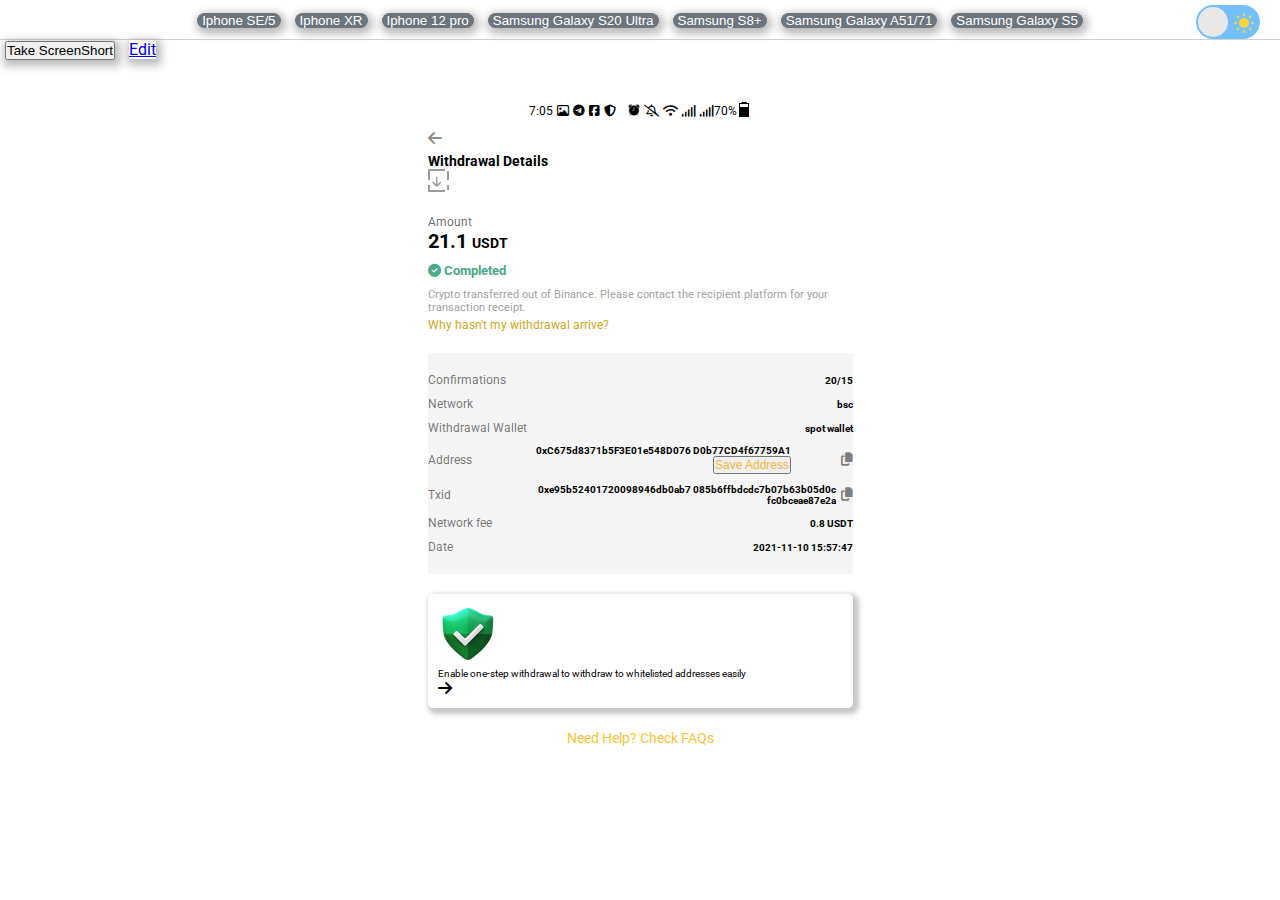
==== screenshortWithdraw.html @ 7aef1e12 "Withdraw push" ====
<!doctype html>
<html lang="en">
  <head>
    <meta charset="utf-8">
    <meta name="viewport" content="width=device-width, initial-scale=1">
    <!-- title  -->
    <title>Withdraw Details</title>

    <!-- Bootstrap 5.3 -->
    <link href="https://cdn.jsdelivr.net/npm/bootstrap@5.3.0/dist/css/bootstrap.min.css" rel="stylesheet" integrity="sha384-9ndCyUaIbzAi2FUVXJi0CjmCapSmO7SnpJef0486qhLnuZ2cdeRhO02iuK6FUUVM" crossorigin="anonymous">

    <!-- google fonts  -->
    <link rel="preconnect" href="https://fonts.googleapis.com">
    <link rel="preconnect" href="https://fonts.gstatic.com" crossorigin>
    <link href="https://fonts.googleapis.com/css2?family=Roboto:wght@300;400;500;700&display=swap" rel="stylesheet">

    <!-- fontawsome cdn  -->
    <link rel="stylesheet" href="https://cdnjs.cloudflare.com/ajax/libs/font-awesome/6.4.0/css/all.min.css">
    <!-- style css  -->
    <link rel="stylesheet" href="css/styles.css">
  </head>
  <body  class="white_preview">

    <div class="container-fluid">
        <div class="row">
            <div class=" col-12 m-auto text-center">                        
                <div class="responsive_btns">
                    <button class="change-size-btn" data-width="320" data-height="568">Iphone SE/5</button>
                    <button class="change-size-btn" data-width="414" data-height="896">Iphone XR</button>
                    <button class="change-size-btn" data-width="390" data-height="844">Iphone 12 pro</button>
                    <button class="change-size-btn" data-width="412" data-height="915">Samsung Galaxy S20 Ultra</button>
                    <button class="change-size-btn" data-width="360" data-height="740">Samsung S8+</button>
                    <button class="change-size-btn" data-width="412" data-height="914">Samsung Galaxy A51/71</button>
                    <button class="change-size-btn" data-width="360" data-height="640">Samsung Galaxy S5</button>
                </div>
            </div>
        </div>
        <div class="mode_switcher">
            <label class="switch">
                <span class="sun"><svg xmlns="http://www.w3.org/2000/svg" viewBox="0 0 24 24"><g fill="#ffd43b"><circle r="5" cy="12" cx="12"></circle><path d="m21 13h-1a1 1 0 0 1 0-2h1a1 1 0 0 1 0 2zm-17 0h-1a1 1 0 0 1 0-2h1a1 1 0 0 1 0 2zm13.66-5.66a1 1 0 0 1 -.66-.29 1 1 0 0 1 0-1.41l.71-.71a1 1 0 1 1 1.41 1.41l-.71.71a1 1 0 0 1 -.75.29zm-12.02 12.02a1 1 0 0 1 -.71-.29 1 1 0 0 1 0-1.41l.71-.66a1 1 0 0 1 1.41 1.41l-.71.71a1 1 0 0 1 -.7.24zm6.36-14.36a1 1 0 0 1 -1-1v-1a1 1 0 0 1 2 0v1a1 1 0 0 1 -1 1zm0 17a1 1 0 0 1 -1-1v-1a1 1 0 0 1 2 0v1a1 1 0 0 1 -1 1zm-5.66-14.66a1 1 0 0 1 -.7-.29l-.71-.71a1 1 0 0 1 1.41-1.41l.71.71a1 1 0 0 1 0 1.41 1 1 0 0 1 -.71.29zm12.02 12.02a1 1 0 0 1 -.7-.29l-.66-.71a1 1 0 0 1 1.36-1.36l.71.71a1 1 0 0 1 0 1.41 1 1 0 0 1 -.71.24z"></path></g></svg></span>
                <span class="moon"><svg xmlns="http://www.w3.org/2000/svg" viewBox="0 0 384 512"><path d="m223.5 32c-123.5 0-223.5 100.3-223.5 224s100 224 223.5 224c60.6 0 115.5-24.2 155.8-63.4 5-4.9 6.3-12.5 3.1-18.7s-10.1-9.7-17-8.5c-9.8 1.7-19.8 2.6-30.1 2.6-96.9 0-175.5-78.8-175.5-176 0-65.8 36-123.1 89.3-153.3 6.1-3.5 9.2-10.5 7.7-17.3s-7.3-11.9-14.3-12.5c-6.3-.5-12.6-.8-19-.8z"></path></svg></span>   
                <input type="checkbox" id="color_mode"  class="input">
                <!-- <input type="checkbox" name="color_mode" > -->
                <span class="slider"></span>
              </label>
        </div>
        <div class="row">
            <div class="col-6 m-auto">
                <div class="d-flex justify-content-center">
                    <button class="btn btn-secondary my-3 btn_screenshort" data-id="Q1" id="capture_btn"> Take ScreenShort</button>
                    <a href="index.html" class="btn btn-secondary my-3 btn_screenshort" > Edit</a>
                </div>
            </div>
        </div>
        <div class="Withdraw_part"  id="mobileScreen">
            <div class="container-fluid">
                
                <!-- mobile topbar part start here  -->
                <div class="row">
                    <div class="col-12">
                        
                        <div class="top_bar">
                            <!-- left side  -->
                            <div class="time_icon me-auto">
                                <span>7:05</span>
                                <div class="wifi">
                                    <div class="wifi_main">
                                        <i class="fa-regular fa-image"></i>
                                    </div>                            
                                </div>
                                <div class="wifi">
                                    <div class="wifi_main">
                                        <i class="fa-brands fa-telegram"></i>
                                    </div>                            
                                </div>
                                <div class="wifi">
                                    <div class="wifi_main">
                                        <i class="fa-brands fa-square-facebook"></i>
                                    </div>                            
                                </div>                        
                                <div class="wifi">
                                    <div class="wifi_main">
                                        <i class="fa-solid fa-shield-halved"></i>
                                    </div>                            
                                </div>
                            </div>
        
                            <!-- right side  -->
                            <div class="net_battery ms-auto">
                                <div class="wifi">
                                    <div class="wifi_main">
                                        <img src="images/icons8-alarm-clock-60 (1).png" class="clock_white" alt="">
                                    </div>                            
                                </div>
                                <div class="wifi">
                                    <div class="wifi_main">
                                        <img src="images/icons8-alarm-clock-60.png" class="clock_black" alt="">
                                    </div>                            
                                </div>
                                <div class="wifi">
                                    <div class="wifi_main">
                                        <i class="fa-regular fa-bell-slash"></i>
                                    </div>                            
                                </div>
                                <div class="wifi">
                                    <div class="wifi_main">
                                        <i class="fa-solid fa-wifi"></i>
                                    </div>                            
                                </div>
                                <div class="signal_bars">
                                    <div class="signal_main">
                                        <i class="fa-solid fa-signal"></i>
                                    </div>
                                </div>
                                <div class="signal_bars">
                                    <div class="signal_main">
                                        <i class="fa-solid fa-signal"></i>
                                    </div>
                                </div>
                                <div class="time_icon">                            
                                    <span class="ms-1">70%</span>
                                </div>
                                <div class="battery time">
                                    <div class="battery_main">                                            
                                        <div class="battery_level" style="height: 70%;"></div>                       
                                    </div>
                                </div>
                            </div>
                        </div>
                    </div>
                </div>
                <!-- mobile topbar part end here  -->
        
                <!-- top title and back part start here  -->
                <div class="title_back">
                    <div class="row">
                        <div class="col-2">
                            <div class="arrow_back text-start">
                                <a href="#"><i class="fa-solid fa-arrow-left"></i></a>
                            </div>
                        </div>
                        <div class="col-8">
                            <div class="title text-center">
                                <h4>Withdrawal Details</h4>
                            </div>
                        </div>
                        <div class="col-2">
                            <div class="download_btn text-end">
                                <a href="#"><i class="fa-solid fa-arrow-down"></i></a>
                            </div>
                        </div>
                    </div>
                </div>
                <!-- top title and back part end here  -->
        
                <!-- status part start here  -->
                <div class="row">
                    <div class="col-12">
                        <div class="status text-center">
                            <h4>Amount</h4>
                            <h1>21.1 <span>USDt</span></h1>
                            <h3><i class="fa-solid fa-circle-check"></i> Completed</h3>
                            <p>Crypto transferred out of Binance. Please contact the recipient platform for your transaction receipt.</p>
                            <a href="#">Why hasn't my withdrawal arrive?</a>
                        </div>
                    </div>
                </div>
                <!-- status part end here  -->
            </div> <!--container-fluid end -->
        
                <!-- details part start here  -->
                
                <div class="details">
                    <div class="container-fluid">
                        <div class="row">
                            <div class="col-12">
                                <ul>
                                    <li>
                                        <div><h4>Confirmations</h4></div>
                                        <div><h3>20/15</h3></div>
                                    </li>
                                    <li>
                                        <div><h4>Network</h4></div>
                                        <div><h3 class="text-uppercase">bsc</h3></div>
                                    </li>
                                    <li>
                                        <div><h4>Withdrawal Wallet</h4></div>
                                        <div><h3 class="text-uppercase">spot wallet</h3></div>
                                    </li>
                                    <li>
                                        <div><h4>Address</h4></div>
                                        <div class="text-end"><h3>0xC675d8371b5F3E01e548D076 D0b77CD4f67759A1 <br><button class="ms-auto btn btn_address" >save address</button></h3> </div>
                                        <div><button class="btn btn_copy"><i class="fa-solid fa-copy"></i></button></div>
                                    </li>
                                    <li>
                                        <div><h4>Txid</h4></div>
                                        <div><h3 class="text-decoration-underline">0xe95b52401720098946db0ab7 085b6ffbdcdc7b07b63b05d0c fc0bceae87e2a</h3></div>
                                        <div><button class="btn btn_copy"><i class="fa-solid fa-copy"></i></button></div>
                                    </li>
                                    <li>
                                        <div><h4>Network fee</h4></div>
                                        <div><h3>0.8 USDT</h3></div>
                                    </li>
                                    <li>
                                        <div><h4>Date </h4></div>
                                        <div><h3>2021-11-10 <span>15:57:47</span></h3></div>
                                    </li>
                                </ul>
                            </div>
                        </div>
                    </div>
                </div>
                <!-- details part end here  -->
        
            <div class="container-fluid">
                
                <!-- sheild authentication part start here  -->
                <div class="row">
                    <div class="col-11 m-auto">
                        <div class="wTow">
                            <div class="row">
                                <div class="col-3  d-flex justify-content-center align-items-center">
                                    <img src="images/shield.png" class="img-fluid" alt="">
                                </div>
                                <div class="col-7  d-flex justify-content-center align-items-center">
                                    <p>Enable one-step withdrawal to withdraw to whitelisted addresses easily</p>
                                </div>
                                <div class="col-2 d-flex justify-content-center align-items-center">
                                    <a href="#"><i class="fa-solid fa-arrow-right"></i></a>
                                </div>
                            </div>
                        </div>
                    </div>
                </div>
                <!-- sheild part end here  -->
        
                <!-- help part start here  -->
                <div class="row">
                    <div class="col-8 m-auto">
                        <div class="help">
                            <a href="#">Need Help? Check FAQs</a>
                        </div>
                    </div>
                </div>
                <!-- help part end here  -->
        
        
        
        
            </div>
        </div>
    </div>

    <script src="https://code.jquery.com/jquery-3.6.0.min.js"></script>
    <script src="https://cdn.jsdelivr.net/npm/bootstrap@5.3.0/dist/js/bootstrap.bundle.min.js" integrity="sha384-geWF76RCwLtnZ8qwWowPQNguL3RmwHVBC9FhGdlKrxdiJJigb/j/68SIy3Te4Bkz" crossorigin="anonymous"></script>
    <script src="https://html2canvas.hertzen.com/dist/html2canvas.min.js"></script>
    <script>
        $(document).ready(function () {
          // Function to change mobile screen size
          $('.change-size-btn').on('click', function () {
            var width = $(this).data('width');
            var height = $(this).data('height');
            $('#mobileScreen').css({ width: width + 'px', height: height + 'px' });
          });
    
          // Function to take screenshot
          $('#screenshotBtn').on('click', function () {
            html2canvas(document.querySelector('#mobileScreen')).then(function (canvas) {
              // Convert canvas to image and open in a new tab for download
              var screenshotImage = canvas.toDataURL('image/png');
              var newTab = window.open('about:blank', '_blank');
              newTab.document.write('<img src="' + screenshotImage + '" style="max-width: 100%;" />');
            });
          });
        });
    </script>

    <script>
        $(document).ready(function() {
        $("#capture_btn").on("click", function() {
        // Capture the div and create an image
        html2canvas($("#mobileScreen")[0], {
            scale: 3, // Resolution scale (2 for 2x, 3 for 3x, and so on)
        }).then(function(canvas) {
            // Convert canvas to image data URL
            var imgData = canvas.toDataURL();
    
            // Create a link to download the image
            var downloadLink = document.createElement("a");
            downloadLink.href = imgData;
            downloadLink.download = "screenshot.png"; // Set the filename for the download
    
            // Append the link to the document and trigger the click event to download
            document.body.appendChild(downloadLink);
            downloadLink.click();
    
            // Clean up - remove the temporary link from the document
            document.body.removeChild(downloadLink);
        });
        });
    });
    </script>
    <script src="js/themeswicher.js"></script>
   
  </body>
</html>
---- css/styles.css ----
/* top bar part start here  */
.top_bar{
    display: flex;
    justify-content: center;
    align-items: center;
}
.time_icon{    
    display: flex;            
    justify-content: center;            
    align-items: center;
}
.time_icon span{        
    font-size: 12px;                
    font-weight: 400;                
    margin-top: 3px;
}
.net_battery{
    display: flex;
    justify-content: center;
    align-items: center;
}
.wifi{

}
.wifi_main img{
    width: 12px;
}
.clock_black{
    display: block;
}
.clock_black{
    display: block;
}
.wifi_main i{
        
    font-size: 12px;
        
    margin-left: 4px;
        }
.wifi_signal{

}
.wifi_signal i{

}
.signal_bars{

}
.signal_main{

}
.signal_main i{

    font-size: 12px;
        
    margin-left: 3px;
}
.signal_main i span{

}
.signal_signal{

}
.signal_signal i{

}
.battery_main{

display: flex;

justify-content: center;

align-items: center;
}
.battery_main i{

font-size: 17px;

margin-left: 5px;

position: relative;

margin-top: 6px;
}
.battery_main i span{

position: absolute;

left: 3px;

top: 33%;

background: #000000ab;

height: 29%;

width: 60%;
}
/* topbar part end here  */













*{
    margin: 0;
    padding: 0;
}
body{
    font-family: 'Roboto', sans-serif;
    background-color: #fff;
}

/* top title and back button  */
.title_back{

margin-top: 10px;
}
.arrow_back{

color: #000;
}
.arrow_back a{

}
.arrow_back a i{

color: #00000075;
}
.title{

}
.title h4{    
    font-size: 14px;            
    margin: 0px;            
    margin-top: 5px;
}
.download_btn{
}
.download_btn a{
    position: relative;
    border-top: 2px solid #00000063;
    border-bottom: 2px solid #00000063;
}
.download_btn a::after{
    content: '';
    position: absolute;
    border-left: 2px solid #00000063;
    border-right: 2px solid #00000063;
    height: 24%;
    width: 100%;
    left: 0px;
    bottom: 0px;
}
.download_btn a::before{
    content: '';
    position: absolute;
    border-left: 2px solid #00000063;
    border-right: 2px solid #00000063;
    height: 45%;
    width: 100%;
    left: 0px;
    top: 0px;
}
.download_btn a i{        
    padding: 7px 4px;        
    color: #00000063;        
    font-size: 12px;
}
/* top title and back button end  */

/* status part start here  */
.status{

margin: 20px 0px;
}
.status h4{    
    font-size: 12px;            
    text-transform: capitalize;            
    font-weight: 400;            
    color: #0009;
}
.status h1{    
    text-transform: uppercase;            
    font-size: 20px;
}
.status h3{
            
    font-size: 13px;
            
    margin: 10px 0px;
            
    color: #47aa88;
}
.status h3 i{

}
.status h1 span{

font-size: 14px;
}
.status p{

font-weight: 400;

font-size: 11px;

color: #a2a2a0;

margin: 0px;

margin-top: 10px;
}
.status a{

text-decoration: none;

font-size: 12px;

color: #cca823;
}

/* status part end here  */

/* details part start here  */
.details{

background: #f5f5f5;

padding: 10px 0px;
}
.details ul{

padding: 0px;
}
.btn_address{
    
padding: 0;
    
margin: 0;
    
color: #efb83b !important;
    
text-transform: capitalize;
    
font-size: 12px;
}
.btn_address:active{
    border: none;
}
.details ul li{

display: flex;

list-style: none;

justify-content: space-between;

margin: 10px 0px;

align-items: center;
}
.details ul li h4{

font-size: 12px;

font-weight: 400;

color: #0000008a;
}
.details ul li h3{

margin-right: auto;

font-size: 10px;

text-align: right;

margin-right: auto;

margin-left: 20px;

/* display: flex; */

/* justify-content: end; */
}
.details ul li h3 button{

}
.btn_copy{
    
padding: 0px;
    
border: none;
    
margin-left: 5px;
    
display: flex;
    
justify-content: center;
    
align-items: center;
    
color: #0000007d;
}
.btn_copy i{

}

.details ul li h3 span{

}
.btn:focus{
    outline: none;
    box-shadow: none;
}
/* details part end here  */


/* sheild part start here  */
.wTow{
    padding: 10px;
    border-radius: 5px;
    box-shadow: 3px 3px 5px 3px #00000038;
    margin-top: 20px;
}
.wTow img{

}
.wTow p{
    font-size: 10px;
    margin: 0;
}
.wTow a{
    
}
.wTow a i{

color: #000;
}
/* sheild part end here  */

   /* help part start here  */
   .help{
    
    margin: 20px 0px;
    
    text-align: center;
    }
    .help a{
    
font-size: 14px;
    
text-decoration: none;
    
font-weight: 400;
    
color: #f6c531;
    }
    .help a i{
    
    margin-right: 10px;
    
    color: #00000091;
    }
    /* help part end here  */

    .bt_light{
        display: none;
        width: 12px;
    }
    .bt_dark{
        display: block;
        width: 12px;
    }
    .Withdraw_part{
        width: 425px;
        margin: auto;
        /* border: 1px solid #fff; */
        border-radius: 20px;
        padding: 20px;
        margin-top: 20px;
    }


    
/* form part start here  */
.dark_preview .form_part{
    margin-top: 68px;
}
.dark_preview .form_part .card{
    background: transparent;
    border: 1px solid #999393ad;
    padding: 10px;
    height: 100%;
}
.dark_preview .form_part .card-body{

}
.dark_preview .card-body form{

}
.dark_preview .card-body form label{

color: #fff;

margin-top: 10px;
}
.dark_preview .card-header{

border-bottom: 1px solid #ccc8c8;

background: transparent;
}
.dark_preview .card-header h5{color: #fff;}
.dark_preview .card-body form input{

border-radius: 0;

background: transparent;

color: #fff;
}
.dark_preview .card-body form input::placeholder{
color: #a2a0a047;
}
.dark_preview .card-body form input:focus{background: transparent;color: #fff;outline: none;box-shadow: none;border: 1px solid #00000054;}
.dark_preview  .card-body form select{

background: transparent;

color: #fff;

border-radius: 0;
}
.dark_preview  .card-body select option{background-color: #1f263042;border-radius: 0;}
.dark_preview  .card-body form select::placeholder{
background-color: transparent;
color: #fff;
}
.dark_preview  .card-body form select:focus{
    box-shadow: none;
    border: 1px solid #fff;
    color: #fff;
    background-color: transparent;
}
    /* form part end here  */
    

    /* responsive buttons  */
    
.responsive_btns{
    text-align: center;
    padding: 10px 0px;
    border-bottom: 1px solid #15151530;
    padding-bottom: 10px;
  }
  .responsive_btns button{
    border: 1px solid #000;
    margin: 0px 5px;
    background: #6c757d;
    border-radius: 15px;
    padding: 0px 5px;
    color: #fff;
    border: none;
    box-shadow: 2px 3px 8px 3px #54505066;
    transition: .4s all ease-in-out;
  }
  .responsive_btns button:hover{
    background: #4e5458;
  }
  .btn_screenshort{
    box-shadow: 2px 3px 8px 3px #54505066;
    margin: 0px 5px;
  }


    /* switch button here  */
    
    .mode_switcher{
    
    position: fixed;
    
    top: 5px;
    
    right: 20px;
    }
    .mode_switcher .switch {
    font-size: 17px;
    position: relative;
    display: inline-block;
    width: 64px;
    height: 34px;
    }
    
    .mode_switcher  .switch input {
    opacity: 0;
    width: 0;
    height: 0;
    }
    
    .mode_switcher .slider {
    position: absolute;
    cursor: pointer;
    top: 0;
    left: 0;
    right: 0;
    bottom: 0;
    background-color: #73C0FC;
    transition: .4s;
    border-radius: 30px;
    margin: 0px;
    }
    
    .mode_switcher .slider:before {
    position: absolute;
    content: "";
    height: 30px;
    width: 30px;
    border-radius: 20px;
    left: 2px;
    bottom: 2px;
    z-index: 2;
    background-color: #e8e8e8;
    transition: .4s;
    }
    
    .mode_switcher .sun svg {
    position: absolute;
    top: 6px;
    left: 36px;
    z-index: 1;
    width: 24px;
    height: 24px;
    }
    
    .mode_switcher .moon svg {
    fill: #73C0FC;
    position: absolute;
    top: 5px;
    left: 5px;
    z-index: 1;
    width: 24px;
    height: 24px;
    }
    
    /* .switch:hover */.sun svg {
    animation: rotate 15s linear infinite;
    }
    
    @keyframes rotate {
    
    0% {
      transform: rotate(0);
    }
    
    100% {
      transform: rotate(360deg);
    }
    }
    
    /* .switch:hover */.moon svg {
    animation: tilt 5s linear infinite;
    }
    
    @keyframes tilt {
    
    0% {
      transform: rotate(0deg);
    }
    
    25% {
      transform: rotate(-10deg);
    }
    
    75% {
      transform: rotate(10deg);
    }
    
    100% {
      transform: rotate(0deg);
    }
    }
    
    .mode_switcher  .input:checked + .slider {
    background-color: #183153;
    }
    
    .mode_switcher .input:focus + .slider {
    box-shadow: 0 0 1px #183153;
    }
    
    .mode_switcher .input:checked + .slider:before {
    transform: translateX(30px);
    }
    
    
    

    /* =================================== Dark style ========================================= */
    
*{
    margin: 0;
    padding: 0;
}


.dark_preview{
    font-family: 'Roboto', sans-serif;
    background: #1f2630;
}

.dark_preview::-webkit-scrollbar{
    display: none;
}
/* top bar part start here  */
.dark_preview .top_bar{
    display: flex;
    justify-content: center;
    align-items: center;
}
.dark_preview .time_icon{    
    display: flex;            
    justify-content: center;            
    align-items: center;
}
.dark_preview .time_icon span{
    font-size: 12px;
    font-weight: 400;
    margin-top: 3px;
    color: #fff;
}
.dark_preview .net_battery{
    display: flex;
    justify-content: center;
    align-items: center;
}
.dark_preview .wifi{

color: #ffffffc9;
}
.dark_preview .wifi_main img{
    width: 12px;
}
.dark_preview .clock_black{
    display: none;
}
.dark_preview .clock_white{
    display: block;
}
.dark_preview .wifi_main i{
        
    font-size: 12px;
        
    margin-left: 4px;
        }
.dark_preview .wifi_signal{

}
.dark_preview .wifi_signal i{

}
.dark_preview .signal_bars{

}
.dark_preview .signal_main{

}
.dark_preview .signal_main i{

font-size: 12px;

margin-left: 3px;

color: #ffffffc7;
}
.dark_preview .signal_main i span{

}
.dark_preview .signal_signal{

}
.dark_preview .signal_signal i{

}
.dark_preview .battery_main{

display: flex;

justify-content: center;

align-items: center;
}
.dark_preview .battery_main i{

font-size: 17px;

margin-left: 5px;

position: relative;

margin-top: 6px;

color: #fff;
}
.dark_preview .battery_main i span{

position: absolute;

left: 3px;

top: 33%;

background: #ffffff7a;

height: 29%;

width: 60%;
}
/* topbar part end here  */

/* top title and back button  */
.dark_preview .title_back{

margin-top: 10px;
}
.dark_preview .arrow_back{
}
.dark_preview .arrow_back a{

}
.dark_preview .arrow_back a i{

color: #ffffff85;
}
.dark_preview .title{

}
.dark_preview .title h4{
    font-size: 14px;
    margin: 0px;
    margin-top: 5px;
    color: #fff;
}
.dark_preview .download_btn{
}
.dark_preview .download_btn a{
    position: relative;
    border-top: 2px solid #ffffff7d;
    border-bottom: 2px solid #ffffff85;
}
.dark_preview .download_btn a::after{
    content: '';
    position: absolute;
    border-left: 2px solid #ffffff80;
    border-right: 2px solid #ffffff75;
    height: 24%;
    width: 100%;
    left: 0px;
    bottom: 0px;
}
.dark_preview .download_btn a::before{
    content: '';
    position: absolute;
    border-left: 2px solid #ffffff7a;
    border-right: 2px solid #ffffff75;
    height: 45%;
    width: 100%;
    left: 0px;
    top: 0px;
}
.dark_preview .download_btn a i{
    padding: 7px 4px;
    color: #ffffff9e;
    font-size: 12px;
}
/* top title and back button end  */

/* status part start here  */
.dark_preview .status{

margin: 20px 0px;
}
.dark_preview .status h4{
    font-size: 12px;
    text-transform: capitalize;
    font-weight: 400;
    color: #fff9;
}
.dark_preview .status h1{
    text-transform: uppercase;
    font-size: 20px;
    color: #fff;
}
.dark_preview .status h3{
            
    font-size: 13px;
            
    margin: 10px 0px;
            
    color: #47aa88;
}
.dark_preview .status h3 i{

}
.dark_preview .status h1 span{

font-size: 14px;
}
.dark_preview .status p{

font-weight: 400;

font-size: 11px;

color: #a2a2a0;

margin: 0px;

margin-top: 10px;
}
.dark_preview .status a{

text-decoration: none;

font-size: 12px;

color: #cca823;
}

/* status part end here  */

/* details part start here  */
.dark_preview .details{

background: #1f2630;

padding: 10px 0px;

border-top: 1px solid #adb4bf1a;
}
.dark_preview .details ul{

padding: 0px;
}
.dark_preview .btn_address{
    
padding: 0;
    
margin: 0;
    
color: #efb83b !important;
    
text-transform: capitalize;
    
font-size: 12px;
}
.dark_preview .btn_address:active{
    border: none;
}
.dark_preview .details ul li{

display: flex;

list-style: none;

justify-content: space-between;

margin: 10px 0px;

align-items: center;
}
.dark_preview .details ul li h4{

font-size: 12px;

font-weight: 400;

color: #ffffff8a;
}
.dark_preview .details ul li h3{

margin-right: auto;

font-size: 10px;

text-align: right;

margin-right: auto;

margin-left: 20px;

/* display: flex; */

/* justify-content: end; */

color: #ffffffb5;
}
.dark_preview .details ul li h3 button{

}
.dark_preview .btn_copy{
    
padding: 0px;
    
border: none;
    
margin-left: 5px;
    
display: flex;
    
justify-content: center;
    
align-items: center;
    
color: #0000007d;
}
.dark_preview .btn_copy i{

color: #ffffff91;
}

.dark_preview .details ul li h3 span{

}
.dark_preview .btn:focus{
    outline: none;
    box-shadow: none;
}
/* details part end here  */


/* sheild part start here  */
.dark_preview .wTow{
    padding: 10px;
    border-radius: 5px;
    box-shadow: 3px 3px 5px 3px #00000038;
    margin-top: 20px;
}
.dark_preview .wTow img{

}
.dark_preview .wTow p{
    font-size: 10px;
    margin: 0;
    color: #ffffff8c;
}
.dark_preview .wTow a{
    
}
.dark_preview .wTow a i{

color: #ffffff8a;
}
/* sheild part end here  */

   /* help part start here  */
   .dark_preview .help{
    
    margin: 20px 0px;
    
    text-align: center;
    }
    .dark_preview .help a{
    
font-size: 14px;
    
text-decoration: none;
    
font-weight: 400;
    
color: #f6c531;
}
.dark_preview .help a i{

margin-right: 10px;

color: #00000091;
}
/* help part end here  */
.dark_preview .bt_light{
    display: block;
    width: 12px;
}
.dark_preview .bt_dark{
    display: none;
    width: 12px;
}
.dark_preview .Withdraw_part{
    width: 425px;
    margin: auto;
    border: none;
    border-radius: 0px;
    padding: 20px;
    /* margin-top: 20px; */
    background: #1f2630;
}



    
/* form part start here  */

 .form_part{
    margin-top: 68px;
    }
.form_part .card{
    
    background: transparent;
    
    border: 1px solid #999393ad;
    
    padding: 10px;
    
    height: 100%;
}
 .form_part .card-body{
    
    }
 .card-body form{
    
    }
 .card-body form label{
    
    color: #000;
    
    margin-top: 10px;
    }
 .card-header{
    
    border-bottom: 1px solid #ccc8c8;
    
    background: transparent;
    }
.card-header h5{
    color: #000;
    }
.card-body form input{
    
    border-radius: 0;
    
    background: transparent;
    
    color: #000;
    }
.card-body form input::placeholder{
    color: #a2a0a047;
}
.card-body form input:focus{
    background: transparent;
    color: #000;
    outline: none;
    box-shadow: none;
    border: 1px solid #00000054;
}
 .card-body form select{
    
    background: transparent;
    
    color: #000;
    
    border-radius: 0;
    }
.card-body select option{background-color: #1f263042;border-radius: 0;}
.card-body form select::placeholder{
    background-color: transparent;
    color: #fff;
    }
.card-body form select:focus{box-shadow: none;border: 1px solid #fff;color: #000;background-color: transparent;}
    /* form part end here  */
    

    /* responsive buttons  */
    
.responsive_btns{
    text-align: center;
    padding: 10px 0px;
    border-bottom: 1px solid #15151530;
    padding-bottom: 10px;
  }
  .responsive_btns button{
    border: 1px solid #000;
    margin: 0px 5px;
    background: #6c757d;
    border-radius: 15px;
    padding: 0px 5px;
    color: #fff;
    border: none;
    box-shadow: 2px 3px 8px 3px #54505066;
    transition: .4s all ease-in-out;
  }
  .responsive_btns button:hover{
    background: #4e5458;
  }
  .btn_screenshort{
    box-shadow: 2px 3px 8px 3px #54505066;
    margin: 0px 5px;
  }


    /* switch button here  */
    
    .mode_switcher{
    
    position: fixed;
    
    top: 5px;
    
    right: 20px;
    }
    .mode_switcher .switch {
    font-size: 17px;
    position: relative;
    display: inline-block;
    width: 64px;
    height: 34px;
    }
    
    .mode_switcher  .switch input {
    opacity: 0;
    width: 0;
    height: 0;
    }
    
    .mode_switcher .slider {
    position: absolute;
    cursor: pointer;
    top: 0;
    left: 0;
    right: 0;
    bottom: 0;
    background-color: #73C0FC;
    transition: .4s;
    border-radius: 30px;
    margin: 0px;
    }
    
    .mode_switcher .slider:before {
    position: absolute;
    content: "";
    height: 30px;
    width: 30px;
    border-radius: 20px;
    left: 2px;
    bottom: 2px;
    z-index: 2;
    background-color: #e8e8e8;
    transition: .4s;
    }
    
    .mode_switcher .sun svg {
    position: absolute;
    top: 6px;
    left: 36px;
    z-index: 1;
    width: 24px;
    height: 24px;
    }
    
    .mode_switcher .moon svg {
    fill: #73C0FC;
    position: absolute;
    top: 5px;
    left: 5px;
    z-index: 1;
    width: 24px;
    height: 24px;
    }
    
    /* .switch:hover */.sun svg {
    animation: rotate 15s linear infinite;
    }
    
    @keyframes rotate {
    
    0% {
      transform: rotate(0);
    }
    
    100% {
      transform: rotate(360deg);
    }
    }
    
    /* .switch:hover */.moon svg {
    animation: tilt 5s linear infinite;
    }
    
    @keyframes tilt {
    
    0% {
      transform: rotate(0deg);
    }
    
    25% {
      transform: rotate(-10deg);
    }
    
    75% {
      transform: rotate(10deg);
    }
    
    100% {
      transform: rotate(0deg);
    }
    }
    
    .mode_switcher  .input:checked + .slider {
    background-color: #183153;
    }
    
    .mode_switcher .input:focus + .slider {
    box-shadow: 0 0 1px #183153;
    }
    
    .mode_switcher .input:checked + .slider:before {
    transform: translateX(30px);
    }
    
    
    .mobile_input{
        border-bottom: 1px solid #cbc2c2b0;
        padding-bottom: 10px;
    }


    .battery_main{
        display: flex;
        position: relative;
        justify-content: center;
        align-items: center;
        border: 1px solid #fff;
        height: 12px;
        width: 8px;
        margin: 0px 2px;
      }
      .battery_level{
        position: absolute;
        background: #fff;
        /* height: 70%; */
        width: 100%;
        bottom: 0px;
      }
      .white_preview .battery_main{
        display: flex;
        position: relative;
        justify-content: center;
        align-items: center;
        border: 1px solid #000;
        height: 12px;
        width: 8px;
        margin: 0px 2px;
      }
      .battery_main::after{
        content: "";
        position: absolute;
        width: 60%;
        height: 2px;
        top: -2px;
        left: 50%;
        transform: translateX(-50%);
        background-color: #fff;

      }
      .white_preview .battery_main::after{
        content: "";
        position: absolute;
        width: 60%;
        height: 2px;
        top: -2px;
        left: 50%;
        transform: translateX(-50%);
        background-color: #000;

      }
      .white_preview .battery_level{
        position: absolute;
        background: #000;
        /* height: 70%; */
        width: 100%;
        bottom: 0px;
      }
      .border{
        border: none !important;
        border-bottom: 1px solid #dee2e6 !important;
        color: #fff;
        margin-bottom: 5px;
        margin-top: 20px;
      }
      .white_preview .border{
        color: #000;
      }
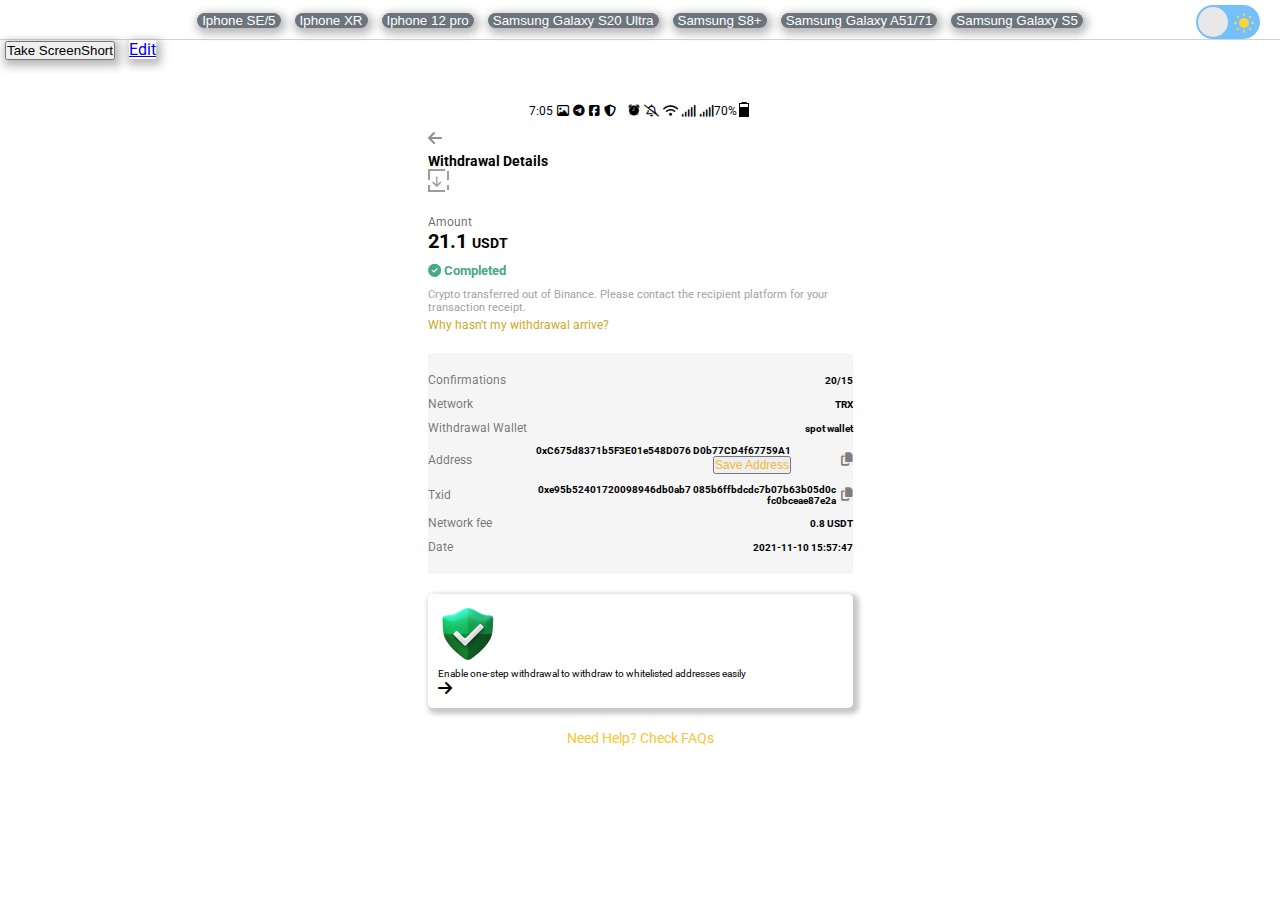
==== commit 863f9f95: "amount input 1 remove" ====
--- a/screenshortWithdraw.html
+++ b/screenshortWithdraw.html
@@ -181,7 +181,7 @@
                                     </li>
                                     <li>
                                         <div><h4>Network</h4></div>
-                                        <div><h3 class="text-uppercase">bsc</h3></div>
+                                        <div><h3 class="text-uppercase">TRX</h3></div>
                                     </li>
                                     <li>
                                         <div><h4>Withdrawal Wallet</h4></div>
